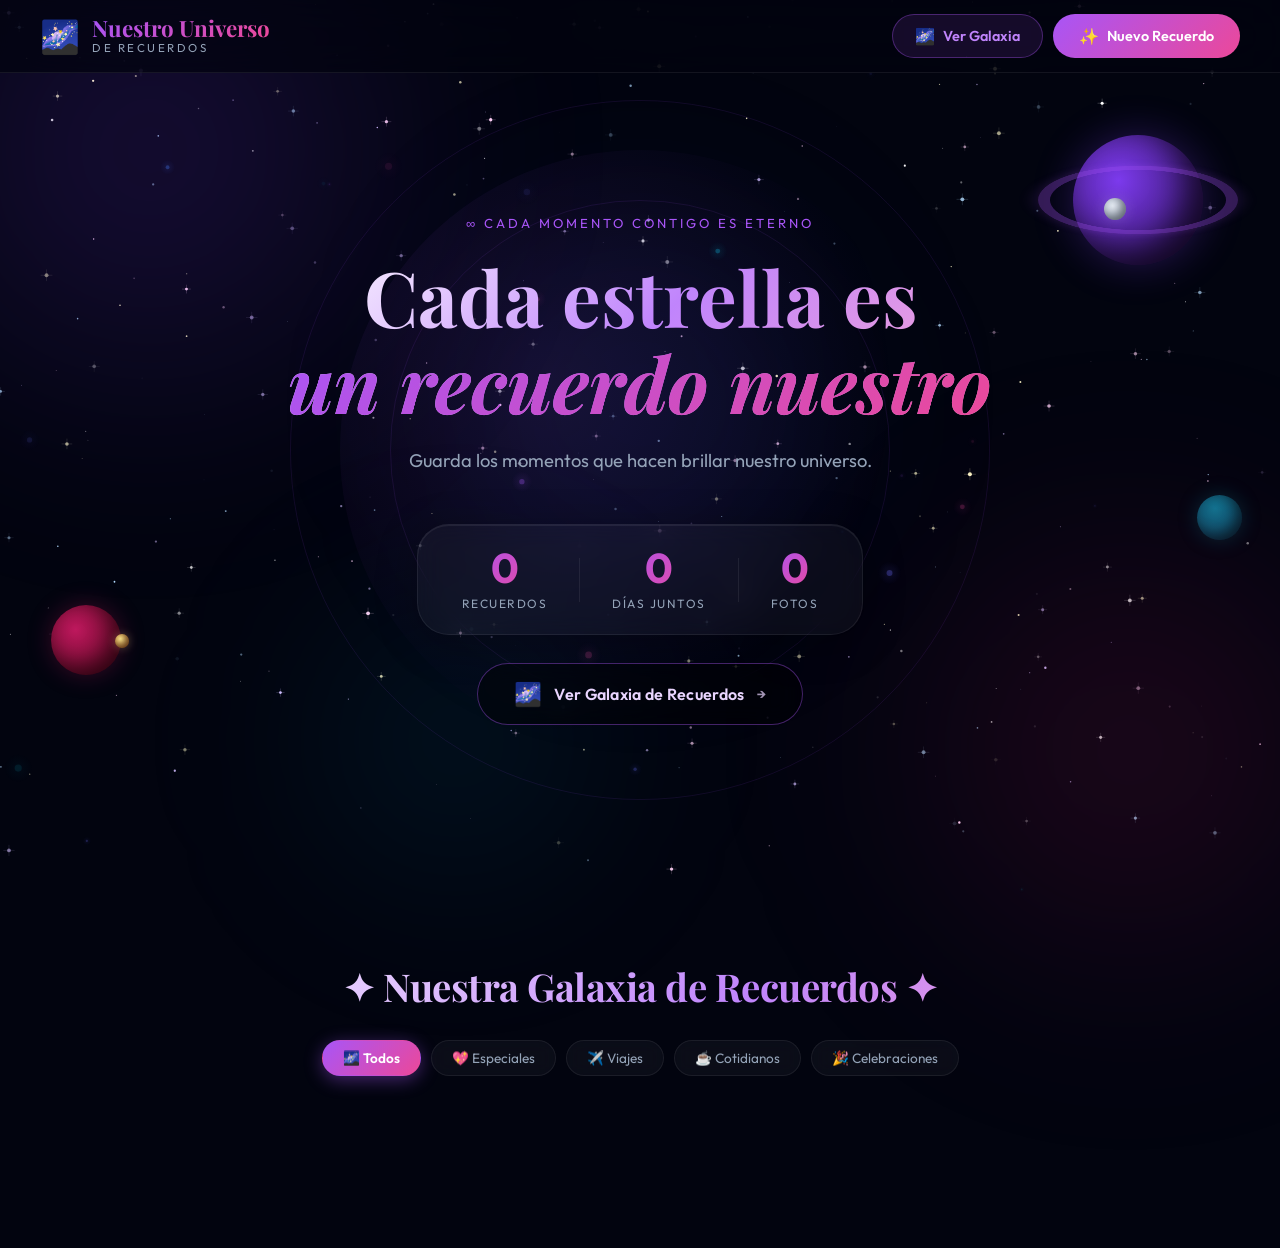
==== index.html @ afd8e575 "WA" ====
<!DOCTYPE html>
<html lang="es">
<head>
  <meta charset="UTF-8" />
  <meta name="viewport" content="width=device-width, initial-scale=1.0" />
  <title>Nuestro Universo de Recuerdos 💫</title>
  <meta name="description" content="Un espacio mágico para guardar y revivir los recuerdos más bonitos juntos." />
  <link rel="preconnect" href="https://fonts.googleapis.com" />
  <link rel="preconnect" href="https://fonts.gstatic.com" crossorigin />
  <link href="https://fonts.googleapis.com/css2?family=Outfit:wght@300;400;500;600;700&family=Playfair+Display:ital,wght@0,400;0,700;1,400&display=swap" rel="stylesheet" />
  <link rel="stylesheet" href="style.css" />
</head>
<body>

  <!-- ===== CANVAS UNIVERSO ===== -->
  <canvas id="universo-canvas"></canvas>

  <!-- ===== PLANETAS DECORATIVOS ===== -->
  <div class="planeta planeta-1" aria-hidden="true">
    <div class="planeta-anillo"></div>
  </div>
  <div class="planeta planeta-2" aria-hidden="true"></div>
  <div class="planeta planeta-3" aria-hidden="true"></div>
  <div class="luna luna-1" aria-hidden="true"></div>
  <div class="luna luna-2" aria-hidden="true"></div>
  <div class="cometa" id="cometa" aria-hidden="true"><div class="cometa-cola"></div></div>

  <!-- ===== NEBULA OVERLAYS ===== -->
  <div class="nebula nebula-1" aria-hidden="true"></div>
  <div class="nebula nebula-2" aria-hidden="true"></div>
  <div class="nebula nebula-3" aria-hidden="true"></div>
  <div class="nebula nebula-4" aria-hidden="true"></div>

  <!-- ===== HEADER ===== -->
  <header class="header">
    <div class="header-content">
      <div class="logo">
        <span class="logo-icon">🌌</span>
        <div>
          <h1 class="logo-title">Nuestro Universo</h1>
          <p class="logo-sub">de Recuerdos</p>
        </div>
      </div>
      <div style="display:flex;gap:10px;align-items:center;">
        <a href="galaxia.html" class="btn-galaxy" aria-label="Ver galaxia de recuerdos">
          <span class="btn-icon">🌌</span>
          <span>Ver Galaxia</span>
        </a>
        <button id="btn-agregar" class="btn-primary" aria-label="Añadir nuevo recuerdo">
          <span class="btn-icon">✨</span>
          <span>Nuevo Recuerdo</span>
        </button>
      </div>
    </div>
  </header>

  <!-- ===== HERO ===== -->
  <section class="hero" id="hero">
    <div class="hero-content">
      <p class="hero-eyebrow">∞ Cada momento contigo es eterno</p>
      <h2 class="hero-title">
        Cada estrella es<br />
        <em>un recuerdo nuestro</em>
      </h2>
      <p class="hero-desc">Guarda los momentos que hacen brillar nuestro universo.</p>
      <div class="hero-stats">
        <div class="stat">
          <span class="stat-num" id="total-recuerdos">0</span>
          <span class="stat-label">Recuerdos</span>
        </div>
        <div class="stat-divider"></div>
        <div class="stat">
          <span class="stat-num" id="dias-juntos">0</span>
          <span class="stat-label">Días juntos</span>
        </div>
        <div class="stat-divider"></div>
        <div class="stat">
          <span class="stat-num" id="fotos-guardadas">0</span>
          <span class="stat-label">Fotos</span>
        </div>
      </div>
      <a href="galaxia.html" class="btn-galaxy-hero" aria-label="Ver galaxia de recuerdos">
        <span class="galaxy-btn-glow"></span>
        <span class="btn-icon" style="font-size:1.4rem;">🌌</span>
        <span>Ver Galaxia de Recuerdos</span>
        <span style="opacity:0.7;font-size:0.85em;">→</span>
      </a>
    </div>
    <div class="hero-orb"></div>
    <div class="hero-ring hero-ring-1"></div>
    <div class="hero-ring hero-ring-2"></div>
  </section>

  <!-- ===== GALERIA ===== -->
  <main class="galeria-container" id="galeria-container">
    <div class="galeria-header">
      <h2 class="galeria-titulo">✦ Nuestra Galaxia de Recuerdos ✦</h2>
      <div class="filtros" id="filtros" role="group" aria-label="Filtrar recuerdos">
        <button class="filtro-btn active" data-filtro="todos" id="filtro-todos">🌌 Todos</button>
        <button class="filtro-btn" data-filtro="especial" id="filtro-especial">💖 Especiales</button>
        <button class="filtro-btn" data-filtro="viaje" id="filtro-viaje">✈️ Viajes</button>
        <button class="filtro-btn" data-filtro="cotidiano" id="filtro-cotidiano">☕ Cotidianos</button>
        <button class="filtro-btn" data-filtro="celebracion" id="filtro-celebracion">🎉 Celebraciones</button>
      </div>
    </div>

    <div class="galeria" id="galeria" role="list" aria-label="Galería de recuerdos"></div>

    <div class="empty-state" id="empty-state" role="status">
      <div class="empty-icon">🌠</div>
      <h3>Tu universo te espera</h3>
      <p>Añade tu primer recuerdo y comienza a llenar el cosmos con momentos mágicos.</p>
      <button class="btn-primary" onclick="document.getElementById('btn-agregar').click()">
        <span class="btn-icon">✨</span> Añadir primer recuerdo
      </button>
    </div>
  </main>

  <!-- ===== MODAL AÑADIR ===== -->
  <div class="modal-overlay" id="modal-overlay" role="dialog" aria-modal="true" aria-labelledby="modal-titulo-h">
    <div class="modal" id="modal">
      <button class="modal-close" id="modal-close" aria-label="Cerrar modal">&times;</button>
      <div class="modal-header">
        <span class="modal-icon">🌟</span>
        <h2 id="modal-titulo-h">Nuevo Recuerdo</h2>
        <p>Inmortaliza este momento en nuestro universo</p>
      </div>

      <form id="form-recuerdo" novalidate>

        <!-- IMAGEN -->
        <div class="form-group">
          <label>Foto del Recuerdo</label>
          <div class="upload-zone" id="upload-zone" tabindex="0" role="button" aria-label="Subir imagen">
            <input type="file" id="input-imagen" accept="image/png,image/jpeg,image/webp,image/gif" hidden />
            <div class="upload-placeholder" id="upload-placeholder">
              <div class="upload-icon">🖼️</div>
              <p class="upload-text">Arrastra una foto aquí o <span class="upload-link">haz clic para seleccionar</span></p>
              <p class="upload-hint">PNG, JPG, WEBP · Máx 5 MB</p>
            </div>
            <div class="upload-preview" id="upload-preview" style="display:none;">
              <img id="preview-img" src="" alt="Vista previa del recuerdo" />
              <button type="button" class="upload-remove" id="btn-remove-img" aria-label="Eliminar imagen">✕</button>
              <div class="upload-overlay-text">Imagen lista ✓</div>
            </div>
          </div>
        </div>

        <div class="form-group">
          <label for="input-titulo">Título del Recuerdo *</label>
          <input type="text" id="input-titulo" name="titulo" placeholder="Ej: Nuestra primera cita..." maxlength="60" required autocomplete="off" />
          <span class="char-count" id="char-titulo">0/60</span>
        </div>

        <div class="form-group">
          <label for="input-descripcion">Descripción</label>
          <textarea id="input-descripcion" name="descripcion" placeholder="Cuéntame todo sobre este momento especial... ¿Qué sentiste? ¿Qué pasó? ¿Por qué fue mágico?" rows="4" maxlength="500"></textarea>
          <span class="char-count" id="char-desc">0/500</span>
        </div>

        <div class="form-row">
          <div class="form-group">
            <label for="input-fecha">Fecha *</label>
            <input type="date" id="input-fecha" name="fecha" required />
          </div>
          <div class="form-group">
            <label for="input-categoria">Categoría</label>
            <select id="input-categoria" name="categoria">
              <option value="especial">💖 Especial</option>
              <option value="viaje">✈️ Viaje</option>
              <option value="cotidiano">☕ Cotidiano</option>
              <option value="celebracion">🎉 Celebración</option>
            </select>
          </div>
        </div>

        <div class="form-group">
          <label>Color del Recuerdo</label>
          <div class="color-picker" id="color-picker" role="radiogroup" aria-label="Color del recuerdo">
            <button type="button" class="color-opt active" data-color="purple" style="background: linear-gradient(135deg,#a855f7,#ec4899)" aria-label="Morado rosa" aria-pressed="true"></button>
            <button type="button" class="color-opt" data-color="blue" style="background: linear-gradient(135deg,#3b82f6,#06b6d4)" aria-label="Azul cyan" aria-pressed="false"></button>
            <button type="button" class="color-opt" data-color="rose" style="background: linear-gradient(135deg,#f43f5e,#fb7185)" aria-label="Rosa rojo" aria-pressed="false"></button>
            <button type="button" class="color-opt" data-color="amber" style="background: linear-gradient(135deg,#f59e0b,#f97316)" aria-label="Ámbar naranja" aria-pressed="false"></button>
            <button type="button" class="color-opt" data-color="teal" style="background: linear-gradient(135deg,#14b8a6,#84cc16)" aria-label="Verde teal" aria-pressed="false"></button>
            <button type="button" class="color-opt" data-color="indigo" style="background: linear-gradient(135deg,#6366f1,#a855f7)" aria-label="Índigo morado" aria-pressed="false"></button>
          </div>
        </div>

        <div class="form-group">
          <label>Emoji del Recuerdo</label>
          <div class="emoji-picker" id="emoji-picker" role="radiogroup" aria-label="Emoji del recuerdo">
            <button type="button" class="emoji-opt active" data-emoji="💖" aria-pressed="true">💖</button>
            <button type="button" class="emoji-opt" data-emoji="🌙" aria-pressed="false">🌙</button>
            <button type="button" class="emoji-opt" data-emoji="⭐" aria-pressed="false">⭐</button>
            <button type="button" class="emoji-opt" data-emoji="🎉" aria-pressed="false">🎉</button>
            <button type="button" class="emoji-opt" data-emoji="✈️" aria-pressed="false">✈️</button>
            <button type="button" class="emoji-opt" data-emoji="🌸" aria-pressed="false">🌸</button>
            <button type="button" class="emoji-opt" data-emoji="🔥" aria-pressed="false">🔥</button>
            <button type="button" class="emoji-opt" data-emoji="🌊" aria-pressed="false">🌊</button>
            <button type="button" class="emoji-opt" data-emoji="☕" aria-pressed="false">☕</button>
            <button type="button" class="emoji-opt" data-emoji="🎵" aria-pressed="false">🎵</button>
          </div>
        </div>

        <div class="form-actions">
          <button type="button" class="btn-secondary" id="btn-cancelar">Cancelar</button>
          <button type="submit" class="btn-primary" id="btn-guardar">
            <span class="btn-icon">🌟</span> Guardar Recuerdo
          </button>
        </div>
      </form>
    </div>
  </div>

  <!-- ===== MODAL VER RECUERDO ===== -->
  <div class="modal-overlay" id="modal-ver-overlay" role="dialog" aria-modal="true" aria-labelledby="ver-titulo">
    <div class="modal modal-ver" id="modal-ver">
      <button class="modal-close" id="modal-ver-close" aria-label="Cerrar">&times;</button>

      <!-- Foto si existe -->
      <div class="ver-foto-wrap" id="ver-foto-wrap" style="display:none;">
        <img id="ver-foto" src="" alt="Foto del recuerdo" class="ver-foto" />
        <div class="ver-foto-overlay"></div>
      </div>

      <div class="ver-header" id="ver-header">
        <span class="ver-emoji" id="ver-emoji">💖</span>
        <div class="ver-badge" id="ver-badge">especial</div>
      </div>
      <div class="ver-body">
        <h2 class="ver-titulo" id="ver-titulo"></h2>
        <p class="ver-fecha" id="ver-fecha"></p>
        <p class="ver-desc" id="ver-desc"></p>
      </div>
      <div class="ver-actions">
        <button class="btn-danger" id="btn-eliminar">🗑️ Eliminar recuerdo</button>
      </div>
    </div>
  </div>

  <!-- ===== LIGHTBOX ===== -->
  <div class="lightbox" id="lightbox" role="dialog" aria-modal="true" aria-label="Imagen ampliada">
    <button class="lightbox-close" id="lightbox-close" aria-label="Cerrar imagen">&times;</button>
    <img id="lightbox-img" src="" alt="Foto ampliada" />
  </div>

  <!-- ===== TOAST ===== -->
  <div class="toast" id="toast" role="alert" aria-live="polite"></div>

  <!-- ===== FIREBASE & SCRIPTS ===== -->
  <script src="https://www.gstatic.com/firebasejs/8.10.1/firebase-app.js"></script>
  <script src="https://www.gstatic.com/firebasejs/8.10.1/firebase-database.js"></script>
  <script src="db.js"></script>
  <script src="app.js"></script>
</body>
</html>
---- style.css ----
/* =========================================
   NUESTRO UNIVERSO — CSS COMPLETO v2
   ========================================= */

*, *::before, *::after { margin: 0; padding: 0; box-sizing: border-box; }

:root {
  --bg: #02040f;
  --bg2: #070b1a;
  --surface: rgba(255,255,255,0.04);
  --surface-hover: rgba(255,255,255,0.08);
  --border: rgba(255,255,255,0.07);
  --border-glow: rgba(168,85,247,0.5);

  --purple: #a855f7;
  --pink: #ec4899;
  --blue: #3b82f6;
  --cyan: #06b6d4;

  --grad-primary: linear-gradient(135deg, #a855f7, #ec4899);
  --grad-blue: linear-gradient(135deg, #3b82f6, #06b6d4);
  --grad-rose: linear-gradient(135deg, #f43f5e, #fb7185);
  --grad-amber: linear-gradient(135deg, #f59e0b, #f97316);
  --grad-teal: linear-gradient(135deg, #14b8a6, #84cc16);
  --grad-indigo: linear-gradient(135deg, #6366f1, #a855f7);

  --text: #f1f5f9;
  --text-muted: #94a3b8;
  --text-dim: #475569;

  --font-body: 'Outfit', sans-serif;
  --font-display: 'Playfair Display', serif;

  --radius: 20px;
  --radius-sm: 12px;
  --radius-lg: 32px;

  --shadow-card: 0 8px 40px rgba(0,0,0,0.6);
  --shadow-glow: 0 0 50px rgba(168,85,247,0.2);
  --transition: all 0.3s cubic-bezier(0.4,0,0.2,1);
}

html { scroll-behavior: smooth; }

body {
  font-family: var(--font-body);
  background: var(--bg);
  color: var(--text);
  min-height: 100vh;
  overflow-x: hidden;
}

/* ===========================
   CANVAS
   =========================== */

#universo-canvas {
  position: fixed;
  inset: 0;
  z-index: 0;
  pointer-events: none;
}

/* ===========================
   PLANETAS
   =========================== */

.planeta {
  position: fixed;
  border-radius: 50%;
  pointer-events: none;
  z-index: 1;
}

.planeta-1 {
  width: 130px; height: 130px;
  background: radial-gradient(circle at 35% 35%, #7c3aed, #1e0a3c);
  top: 15%; right: 6%;
  box-shadow: inset -15px -15px 30px rgba(0,0,0,0.6), 0 0 40px rgba(124,58,237,0.3);
  animation: planeta-float 18s ease-in-out infinite;
}

.planeta-anillo {
  position: absolute;
  top: 50%; left: 50%;
  transform: translate(-50%, -50%) rotateX(70deg);
  width: 200px; height: 200px;
  border-radius: 50%;
  border: 12px solid rgba(168,85,247,0.3);
  box-shadow: 0 0 20px rgba(168,85,247,0.2);
  pointer-events: none;
}

.planeta-2 {
  width: 70px; height: 70px;
  background: radial-gradient(circle at 35% 35%, #be185d, #4c0519);
  bottom: 25%; left: 4%;
  box-shadow: inset -8px -8px 20px rgba(0,0,0,0.5), 0 0 25px rgba(190,24,93,0.3);
  animation: planeta-float 13s ease-in-out infinite reverse;
  animation-delay: -4s;
}

.planeta-3 {
  width: 45px; height: 45px;
  background: radial-gradient(circle at 40% 30%, #0e7490, #082f49);
  top: 55%; right: 3%;
  box-shadow: inset -5px -5px 12px rgba(0,0,0,0.5), 0 0 20px rgba(14,116,144,0.3);
  animation: planeta-float 10s ease-in-out infinite;
  animation-delay: -7s;
}

@keyframes planeta-float {
  0%, 100% { transform: translateY(0) rotate(0deg); }
  33% { transform: translateY(-18px) rotate(3deg); }
  66% { transform: translateY(10px) rotate(-2deg); }
}

/* ===========================
   LUNAS
   =========================== */

.luna {
  position: fixed;
  border-radius: 50%;
  pointer-events: none;
  z-index: 1;
}

.luna-1 {
  width: 22px; height: 22px;
  background: radial-gradient(circle at 40% 35%, #e2e8f0, #94a3b8);
  box-shadow: inset -4px -4px 8px rgba(0,0,0,0.4), 0 0 15px rgba(226,232,240,0.2);
  top: 22%; right: 12%;
  animation: luna-orbit 12s linear infinite;
  transform-origin: -80px center;
}

.luna-2 {
  width: 14px; height: 14px;
  background: radial-gradient(circle at 40% 35%, #fde68a, #92400e);
  box-shadow: inset -3px -3px 6px rgba(0,0,0,0.4), 0 0 10px rgba(253,230,138,0.3);
  bottom: 28%; left: 9%;
  animation: luna-orbit 8s linear infinite reverse;
  transform-origin: -40px center;
}

@keyframes luna-orbit {
  from { transform: rotate(0deg) translateX(60px) rotate(0deg); }
  to { transform: rotate(360deg) translateX(60px) rotate(-360deg); }
}

/* ===========================
   COMETA
   =========================== */

.cometa {
  position: fixed;
  z-index: 2;
  top: 10%; left: -200px;
  width: 6px; height: 6px;
  border-radius: 50%;
  background: #fff;
  box-shadow: 0 0 10px 3px rgba(255,255,255,0.8);
  animation: cometa-fly 12s linear infinite;
  animation-delay: 3s;
  pointer-events: none;
}

.cometa-cola {
  position: absolute;
  top: 50%; right: 100%;
  transform: translateY(-50%);
  width: 180px; height: 2px;
  background: linear-gradient(to left, rgba(255,255,255,0.9), rgba(168,85,247,0.4), transparent);
  border-radius: 4px;
}

@keyframes cometa-fly {
  0%   { left: -200px; top: 8%; opacity: 0; }
  5%   { opacity: 1; }
  70%  { opacity: 1; }
  100% { left: 110vw; top: 35%; opacity: 0; }
}

/* ===========================
   NEBULOSAS
   =========================== */

.nebula {
  position: fixed;
  border-radius: 50%;
  filter: blur(90px);
  pointer-events: none;
  z-index: 1;
  animation: nebula-drift 22s ease-in-out infinite;
}
.nebula-1 { width: 700px; height: 700px; background: radial-gradient(circle, rgba(124,58,237,0.2), transparent 70%); top: -200px; left: -200px; animation-delay: 0s; }
.nebula-2 { width: 600px; height: 600px; background: radial-gradient(circle, rgba(190,24,93,0.18), transparent 70%); bottom: -150px; right: -150px; animation-delay: -8s; }
.nebula-3 { width: 500px; height: 500px; background: radial-gradient(circle, rgba(29,78,216,0.15), transparent 70%); top: 45%; left: 50%; transform: translate(-50%,-50%); animation-delay: -16s; }
.nebula-4 { width: 400px; height: 400px; background: radial-gradient(circle, rgba(6,182,212,0.12), transparent 70%); top: 60%; left: 20%; animation-delay: -4s; }

@keyframes nebula-drift {
  0%,100% { opacity: 0.7; transform: scale(1) translate(0,0); }
  33% { opacity: 1; transform: scale(1.1) translate(25px,-20px); }
  66% { opacity: 0.8; transform: scale(0.94) translate(-18px,18px); }
}

/* ===========================
   HEADER
   =========================== */

.header {
  position: fixed;
  top: 0; left: 0; right: 0;
  z-index: 100;
  padding: 14px 24px;
  background: rgba(2,4,15,0.7);
  backdrop-filter: blur(24px);
  -webkit-backdrop-filter: blur(24px);
  border-bottom: 1px solid var(--border);
}

.header-content {
  max-width: 1200px;
  margin: 0 auto;
  display: flex;
  align-items: center;
  justify-content: space-between;
}

.logo { display: flex; align-items: center; gap: 12px; }

.logo-icon {
  font-size: 2rem;
  animation: pulse-glow 3s ease-in-out infinite;
}

.logo-title {
  font-family: var(--font-display);
  font-size: 1.4rem;
  font-weight: 700;
  background: var(--grad-primary);
  -webkit-background-clip: text;
  -webkit-text-fill-color: transparent;
  background-clip: text;
  line-height: 1;
}

.logo-sub {
  font-size: 0.72rem;
  color: var(--text-muted);
  letter-spacing: 2.5px;
  text-transform: uppercase;
}

/* ===========================
   BOTONES
   =========================== */

.btn-primary {
  display: inline-flex; align-items: center; gap: 8px;
  padding: 12px 26px;
  background: var(--grad-primary);
  color: #fff;
  border: none;
  border-radius: 50px;
  font-family: var(--font-body);
  font-size: 0.9rem;
  font-weight: 600;
  cursor: pointer;
  transition: var(--transition);
  position: relative;
  overflow: hidden;
}
.btn-primary::after {
  content: '';
  position: absolute;
  inset: 0;
  background: rgba(255,255,255,0);
  transition: var(--transition);
}
.btn-primary:hover::after { background: rgba(255,255,255,0.15); }
.btn-primary:hover { transform: translateY(-2px); box-shadow: 0 10px 30px rgba(168,85,247,0.5); }
.btn-primary:active { transform: translateY(0); }

.btn-secondary {
  display: inline-flex; align-items: center; gap: 8px;
  padding: 12px 24px;
  background: transparent;
  color: var(--text-muted);
  border: 1px solid var(--border);
  border-radius: 50px;
  font-family: var(--font-body);
  font-size: 0.9rem;
  font-weight: 500;
  cursor: pointer;
  transition: var(--transition);
}
.btn-secondary:hover { border-color: rgba(255,255,255,0.2); color: var(--text); background: var(--surface-hover); }

.btn-danger {
  display: inline-flex; align-items: center; gap: 8px;
  padding: 10px 20px;
  background: rgba(244,63,94,0.12);
  color: #fb7185;
  border: 1px solid rgba(244,63,94,0.3);
  border-radius: 50px;
  font-family: var(--font-body);
  font-size: 0.85rem;
  font-weight: 500;
  cursor: pointer;
  transition: var(--transition);
}
.btn-danger:hover { background: rgba(244,63,94,0.25); transform: translateY(-1px); }

.btn-icon { font-size: 1rem; }

/* Galaxy buttons */
.btn-galaxy {
  display: inline-flex; align-items: center; gap: 8px;
  padding: 11px 22px;
  background: rgba(168,85,247,0.12);
  color: #c084fc;
  border: 1px solid rgba(168,85,247,0.35);
  border-radius: 50px;
  font-family: var(--font-body);
  font-size: 0.9rem; font-weight: 600;
  text-decoration: none;
  cursor: pointer;
  transition: var(--transition);
  position: relative; overflow: hidden;
  backdrop-filter: blur(8px);
}
.btn-galaxy:hover {
  background: rgba(168,85,247,0.25);
  border-color: rgba(168,85,247,0.7);
  color: #e9d5ff;
  transform: translateY(-2px);
  box-shadow: 0 8px 24px rgba(168,85,247,0.35);
}

/* Hero galaxy CTA */
.btn-galaxy-hero {
  display: inline-flex; align-items: center; gap: 12px;
  margin-top: 28px;
  padding: 16px 36px;
  background: rgba(0,0,0,0.4);
  color: #e9d5ff;
  border: 1px solid rgba(168,85,247,0.4);
  border-radius: 50px;
  font-family: var(--font-body);
  font-size: 1rem; font-weight: 600;
  text-decoration: none;
  cursor: pointer;
  transition: var(--transition);
  position: relative; overflow: hidden;
  backdrop-filter: blur(12px);
  letter-spacing: 0.3px;
}
.btn-galaxy-hero::before {
  content: '';
  position: absolute; inset: 0;
  background: linear-gradient(135deg, rgba(168,85,247,0.15), rgba(236,72,153,0.1));
  opacity: 0; transition: var(--transition);
}
.btn-galaxy-hero:hover::before { opacity: 1; }
.btn-galaxy-hero:hover {
  border-color: rgba(168,85,247,0.8);
  transform: translateY(-3px);
  box-shadow: 0 12px 40px rgba(168,85,247,0.4), 0 0 0 1px rgba(168,85,247,0.2);
  color: #fff;
}
.galaxy-btn-glow {
  position: absolute; inset: -2px;
  border-radius: 50px;
  background: linear-gradient(135deg, #a855f7, #ec4899);
  opacity: 0; filter: blur(12px);
  transition: var(--transition);
  z-index: -1;
}
.btn-galaxy-hero:hover .galaxy-btn-glow { opacity: 0.3; }

/* ===========================
   HERO
   =========================== */

.hero {
  position: relative;
  z-index: 10;
  min-height: 100vh;
  display: flex;
  align-items: center;
  justify-content: center;
  text-align: center;
  padding: 120px 24px 80px;
  overflow: hidden;
}

.hero-content { max-width: 720px; position: relative; z-index: 2; }

.hero-eyebrow {
  font-size: 0.82rem;
  color: var(--purple);
  letter-spacing: 3px;
  text-transform: uppercase;
  margin-bottom: 22px;
}

.hero-title {
  font-family: var(--font-display);
  font-size: clamp(2.6rem, 6vw, 5.2rem);
  font-weight: 700;
  line-height: 1.12;
  margin-bottom: 20px;
  background: linear-gradient(135deg, #ffffff 0%, #c084fc 50%, #f9a8d4 100%);
  -webkit-background-clip: text;
  -webkit-text-fill-color: transparent;
  background-clip: text;
}
.hero-title em {
  font-style: italic;
  background: var(--grad-primary);
  -webkit-background-clip: text;
  -webkit-text-fill-color: transparent;
  background-clip: text;
}

.hero-desc {
  font-size: 1.15rem;
  color: var(--text-muted);
  margin-bottom: 48px;
  line-height: 1.7;
}

.hero-stats {
  display: inline-flex;
  align-items: center;
  gap: 32px;
  background: rgba(255,255,255,0.04);
  border: 1px solid var(--border);
  border-radius: var(--radius-lg);
  padding: 22px 44px;
  backdrop-filter: blur(12px);
  box-shadow: 0 8px 40px rgba(0,0,0,0.3), inset 0 1px 0 rgba(255,255,255,0.07);
}

.stat { text-align: center; }
.stat-num {
  display: block;
  font-size: 2.6rem;
  font-weight: 700;
  background: var(--grad-primary);
  -webkit-background-clip: text;
  -webkit-text-fill-color: transparent;
  background-clip: text;
  line-height: 1;
  margin-bottom: 4px;
}
.stat-label { font-size: 0.75rem; color: var(--text-muted); text-transform: uppercase; letter-spacing: 1.5px; }

.stat-divider { width: 1px; height: 44px; background: var(--border); }

.hero-orb {
  position: absolute;
  width: 600px; height: 600px;
  border-radius: 50%;
  background: radial-gradient(circle at 35% 40%, rgba(168,85,247,0.12), transparent 65%);
  top: 50%; left: 50%;
  transform: translate(-50%,-50%);
  animation: orb-pulse 7s ease-in-out infinite;
  pointer-events: none;
}

.hero-ring {
  position: absolute;
  border-radius: 50%;
  border: 1px solid rgba(168,85,247,0.1);
  pointer-events: none;
  top: 50%; left: 50%;
  transform: translate(-50%,-50%);
  animation: ring-expand 8s ease-out infinite;
}
.hero-ring-1 { width: 500px; height: 500px; animation-delay: 0s; }
.hero-ring-2 { width: 700px; height: 700px; animation-delay: 4s; }

@keyframes orb-pulse {
  0%,100% { transform: translate(-50%,-50%) scale(1); opacity: 0.7; }
  50% { transform: translate(-50%,-50%) scale(1.12); opacity: 1; }
}

@keyframes ring-expand {
  0% { transform: translate(-50%,-50%) scale(0.8); opacity: 0.5; }
  100% { transform: translate(-50%,-50%) scale(1.4); opacity: 0; }
}

/* ===========================
   GALERIA
   =========================== */

.galeria-container {
  position: relative;
  z-index: 10;
  max-width: 1200px;
  margin: 0 auto;
  padding: 60px 24px 120px;
}

.galeria-header { text-align: center; margin-bottom: 52px; }

.galeria-titulo {
  font-family: var(--font-display);
  font-size: clamp(1.8rem, 3vw, 2.6rem);
  font-weight: 700;
  margin-bottom: 28px;
  background: linear-gradient(135deg, #fff 0%, #c084fc 60%, #f9a8d4 100%);
  -webkit-background-clip: text;
  -webkit-text-fill-color: transparent;
  background-clip: text;
  letter-spacing: -0.5px;
}

.filtros { display: flex; flex-wrap: wrap; gap: 10px; justify-content: center; }

.filtro-btn {
  padding: 8px 20px;
  border: 1px solid var(--border);
  border-radius: 50px;
  background: var(--surface);
  color: var(--text-muted);
  font-family: var(--font-body);
  font-size: 0.85rem;
  cursor: pointer;
  transition: var(--transition);
  backdrop-filter: blur(10px);
}
.filtro-btn:hover { border-color: var(--border-glow); color: var(--text); background: var(--surface-hover); }
.filtro-btn.active {
  background: var(--grad-primary);
  border-color: transparent;
  color: #fff;
  font-weight: 600;
  box-shadow: 0 4px 18px rgba(168,85,247,0.4);
}

/* ===========================
   GRID GALERIA
   =========================== */

.galeria {
  display: grid;
  grid-template-columns: repeat(auto-fill, minmax(300px, 1fr));
  gap: 24px;
}

/* ===========================
   TARJETA
   =========================== */

.tarjeta {
  position: relative;
  background: var(--surface);
  border: 1px solid var(--border);
  border-radius: var(--radius);
  overflow: hidden;
  cursor: pointer;
  transition: var(--transition);
  backdrop-filter: blur(12px);
  -webkit-backdrop-filter: blur(12px);
  animation: card-appear 0.5s cubic-bezier(0.4,0,0.2,1) both;
}

@keyframes card-appear {
  from { opacity: 0; transform: translateY(28px) scale(0.96); }
  to   { opacity: 1; transform: translateY(0) scale(1); }
}

.tarjeta:hover {
  border-color: var(--border-glow);
  transform: translateY(-8px) scale(1.01);
  box-shadow: var(--shadow-card), var(--shadow-glow);
}

/* Foto de la tarjeta */
.tarjeta-foto-wrap {
  position: relative;
  width: 100%;
  height: 180px;
  overflow: hidden;
}
.tarjeta-foto {
  width: 100%;
  height: 100%;
  object-fit: cover;
  transition: transform 0.5s ease;
}
.tarjeta:hover .tarjeta-foto { transform: scale(1.06); }

.tarjeta-foto-overlay {
  position: absolute;
  inset: 0;
  background: linear-gradient(to bottom, transparent 40%, rgba(2,4,15,0.9));
}

.tarjeta-expand-btn {
  position: absolute;
  top: 10px; right: 10px;
  width: 32px; height: 32px;
  border-radius: 50%;
  background: rgba(0,0,0,0.5);
  border: 1px solid rgba(255,255,255,0.2);
  color: #fff;
  font-size: 0.75rem;
  display: flex;
  align-items: center;
  justify-content: center;
  cursor: pointer;
  opacity: 0;
  transition: var(--transition);
  backdrop-filter: blur(4px);
}
.tarjeta:hover .tarjeta-expand-btn { opacity: 1; }
.tarjeta-expand-btn:hover { background: rgba(168,85,247,0.6); }

/* Cuerpo de la tarjeta */
.tarjeta-body { padding: 22px 22px 18px; }

.tarjeta-glow {
  position: absolute;
  top: -60px; right: -60px;
  width: 180px; height: 180px;
  border-radius: 50%;
  background: var(--card-grad, var(--grad-primary));
  opacity: 0.06;
  filter: blur(40px);
  pointer-events: none;
  transition: var(--transition);
}
.tarjeta:hover .tarjeta-glow { opacity: 0.2; transform: scale(1.3); }

.tarjeta-top {
  display: flex;
  align-items: flex-start;
  justify-content: space-between;
  margin-bottom: 12px;
}

.tarjeta-emoji { font-size: 2.2rem; line-height: 1; filter: drop-shadow(0 2px 6px rgba(0,0,0,0.4)); }

.tarjeta-badge {
  font-size: 0.68rem;
  padding: 4px 10px;
  border-radius: 50px;
  font-weight: 600;
  letter-spacing: 0.5px;
  text-transform: uppercase;
}
.badge-especial { background: rgba(236,72,153,0.18); color: #f9a8d4; border: 1px solid rgba(236,72,153,0.3); }
.badge-viaje    { background: rgba(59,130,246,0.18);  color: #93c5fd; border: 1px solid rgba(59,130,246,0.3); }
.badge-cotidiano   { background: rgba(245,158,11,0.18); color: #fcd34d; border: 1px solid rgba(245,158,11,0.3); }
.badge-celebracion { background: rgba(20,184,166,0.18); color: #5eead4; border: 1px solid rgba(20,184,166,0.3); }

.tarjeta-titulo {
  font-family: var(--font-display);
  font-size: 1.15rem;
  font-weight: 700;
  margin-bottom: 8px;
  color: var(--text);
  line-height: 1.35;
}

.tarjeta-desc {
  font-size: 0.86rem;
  color: var(--text-muted);
  line-height: 1.65;
  display: -webkit-box;
  -webkit-line-clamp: 2;
  -webkit-box-orient: vertical;
  overflow: hidden;
  margin-bottom: 14px;
}

.tarjeta-footer {
  display: flex;
  align-items: center;
  justify-content: space-between;
  padding-top: 14px;
  border-top: 1px solid var(--border);
}

.tarjeta-fecha { font-size: 0.76rem; color: var(--text-dim); display: flex; align-items: center; gap: 4px; }

.tarjeta-leer {
  font-size: 0.76rem;
  color: var(--purple);
  font-weight: 500;
  display: flex; align-items: center; gap: 4px;
  opacity: 0;
  transition: var(--transition);
}
.tarjeta:hover .tarjeta-leer { opacity: 1; }

/* Colores */
.tarjeta[data-color="purple"] { --card-grad: linear-gradient(135deg,#a855f7,#ec4899); }
.tarjeta[data-color="blue"]   { --card-grad: linear-gradient(135deg,#3b82f6,#06b6d4); }
.tarjeta[data-color="rose"]   { --card-grad: linear-gradient(135deg,#f43f5e,#fb7185); }
.tarjeta[data-color="amber"]  { --card-grad: linear-gradient(135deg,#f59e0b,#f97316); }
.tarjeta[data-color="teal"]   { --card-grad: linear-gradient(135deg,#14b8a6,#84cc16); }
.tarjeta[data-color="indigo"] { --card-grad: linear-gradient(135deg,#6366f1,#a855f7); }

/* Borde superior de color */
.tarjeta::before {
  content: '';
  position: absolute;
  top: 0; left: 0; right: 0;
  height: 3px;
  background: var(--card-grad, var(--grad-primary));
  opacity: 0.8;
  transition: var(--transition);
}
.tarjeta:hover::before { opacity: 1; height: 4px; }

/* ===========================
   EMPTY STATE
   =========================== */

.empty-state {
  display: none;
  flex-direction: column;
  align-items: center;
  text-align: center;
  padding: 80px 24px;
  gap: 16px;
}
.empty-state.visible { display: flex; }
.empty-icon { font-size: 5rem; filter: drop-shadow(0 0 20px rgba(168,85,247,0.5)); animation: float 4s ease-in-out infinite; }
.empty-state h3 { font-family: var(--font-display); font-size: 1.8rem; }
.empty-state p { color: var(--text-muted); max-width: 420px; line-height: 1.7; margin-bottom: 8px; }
@keyframes float { 0%,100% { transform: translateY(0); } 50% { transform: translateY(-16px); } }

/* ===========================
   MODAL BASE
   =========================== */

.modal-overlay {
  position: fixed;
  inset: 0;
  z-index: 200;
  background: rgba(2,4,15,0.88);
  backdrop-filter: blur(12px);
  -webkit-backdrop-filter: blur(12px);
  display: flex;
  align-items: center;
  justify-content: center;
  padding: 24px;
  opacity: 0;
  visibility: hidden;
  transition: opacity 0.3s ease, visibility 0.3s ease;
}
.modal-overlay.open { opacity: 1; visibility: visible; }

.modal {
  background: linear-gradient(160deg, #0d0d1e 0%, #0a0a18 100%);
  border: 1px solid rgba(168,85,247,0.15);
  border-radius: var(--radius-lg);
  padding: 40px;
  width: 100%;
  max-width: 570px;
  max-height: 92vh;
  overflow-y: auto;
  position: relative;
  transform: translateY(22px) scale(0.97);
  transition: transform 0.35s cubic-bezier(0.4,0,0.2,1);
  scrollbar-width: thin;
  scrollbar-color: rgba(168,85,247,0.4) transparent;
}
.modal-overlay.open .modal { transform: translateY(0) scale(1); }
.modal::-webkit-scrollbar { width: 4px; }
.modal::-webkit-scrollbar-thumb { background: rgba(168,85,247,0.4); border-radius: 2px; }

.modal-close {
  position: absolute;
  top: 18px; right: 18px;
  width: 34px; height: 34px;
  border: 1px solid var(--border);
  border-radius: 50%;
  background: var(--surface);
  color: var(--text-muted);
  font-size: 1.2rem;
  cursor: pointer;
  display: flex; align-items: center; justify-content: center;
  transition: var(--transition);
  line-height: 1;
}
.modal-close:hover { background: var(--surface-hover); color: var(--text); }

.modal-header { text-align: center; margin-bottom: 32px; }
.modal-icon { font-size: 3rem; display: block; margin-bottom: 12px; animation: pulse-glow 3s ease-in-out infinite; }
.modal-header h2 {
  font-family: var(--font-display);
  font-size: 1.8rem; font-weight: 700;
  background: var(--grad-primary);
  -webkit-background-clip: text;
  -webkit-text-fill-color: transparent;
  background-clip: text;
  margin-bottom: 6px;
}
.modal-header p { color: var(--text-muted); font-size: 0.9rem; }

/* ===========================
   UPLOAD ZONE
   =========================== */

.upload-zone {
  border: 2px dashed rgba(168,85,247,0.3);
  border-radius: var(--radius);
  background: rgba(168,85,247,0.04);
  transition: var(--transition);
  cursor: pointer;
  overflow: hidden;
  min-height: 140px;
  display: flex;
  align-items: center;
  justify-content: center;
}
.upload-zone:hover, .upload-zone.drag-over {
  border-color: var(--purple);
  background: rgba(168,85,247,0.08);
  box-shadow: 0 0 0 4px rgba(168,85,247,0.12);
}

.upload-placeholder {
  text-align: center;
  padding: 28px 20px;
}
.upload-icon { font-size: 2.5rem; margin-bottom: 10px; opacity: 0.7; }
.upload-text { font-size: 0.88rem; color: var(--text-muted); margin-bottom: 6px; line-height: 1.5; }
.upload-link { color: var(--purple); font-weight: 600; cursor: pointer; }
.upload-hint { font-size: 0.75rem; color: var(--text-dim); }

.upload-preview {
  position: relative;
  width: 100%;
}
.upload-preview img {
  width: 100%;
  height: 200px;
  object-fit: cover;
  display: block;
}
.upload-remove {
  position: absolute;
  top: 10px; right: 10px;
  width: 30px; height: 30px;
  border-radius: 50%;
  background: rgba(244,63,94,0.85);
  border: none;
  color: #fff;
  font-size: 0.85rem;
  cursor: pointer;
  display: flex; align-items: center; justify-content: center;
  transition: var(--transition);
}
.upload-remove:hover { background: #f43f5e; transform: scale(1.1); }
.upload-overlay-text {
  position: absolute;
  bottom: 0; left: 0; right: 0;
  padding: 10px 14px;
  background: linear-gradient(to top, rgba(0,0,0,0.8), transparent);
  font-size: 0.78rem;
  color: #a7f3d0;
  font-weight: 600;
  letter-spacing: 0.5px;
}

/* ===========================
   FORM
   =========================== */

.form-group { margin-bottom: 22px; position: relative; }
.form-group label {
  display: block;
  font-size: 0.78rem; font-weight: 600;
  color: var(--text-muted);
  text-transform: uppercase; letter-spacing: 1.2px;
  margin-bottom: 8px;
}

.form-group input,
.form-group textarea,
.form-group select {
  width: 100%;
  background: rgba(255,255,255,0.03);
  border: 1px solid var(--border);
  border-radius: var(--radius-sm);
  padding: 14px 16px;
  color: var(--text);
  font-family: var(--font-body);
  font-size: 0.95rem;
  transition: var(--transition);
  outline: none;
}
.form-group input:focus,
.form-group textarea:focus,
.form-group select:focus {
  border-color: var(--purple);
  background: rgba(168,85,247,0.05);
  box-shadow: 0 0 0 3px rgba(168,85,247,0.15);
}
.form-group textarea { resize: vertical; min-height: 100px; }
.form-group select {
  cursor: pointer; appearance: none;
  background-image: url("data:image/svg+xml,%3Csvg xmlns='http://www.w3.org/2000/svg' width='16' height='16' viewBox='0 0 24 24' fill='none' stroke='%2394a3b8' stroke-width='2'%3E%3Cpolyline points='6 9 12 15 18 9'%3E%3C/polyline%3E%3C/svg%3E");
  background-repeat: no-repeat; background-position: right 14px center; padding-right: 40px;
}
.form-group select option { background: #0d0d1e; color: var(--text); }

.char-count { position: absolute; bottom: 10px; right: 14px; font-size: 0.72rem; color: var(--text-dim); pointer-events: none; }

.form-row { display: grid; grid-template-columns: 1fr 1fr; gap: 16px; }

/* ===========================
   PICKERS
   =========================== */

.color-picker, .emoji-picker { display: flex; flex-wrap: wrap; gap: 10px; }

.color-opt {
  width: 36px; height: 36px;
  border-radius: 50%;
  border: 3px solid transparent;
  cursor: pointer;
  transition: var(--transition);
  padding: 0; outline: none;
}
.color-opt:hover { transform: scale(1.2); }
.color-opt.active { border-color: #fff; box-shadow: 0 0 0 2px rgba(255,255,255,0.3); transform: scale(1.1); }

.emoji-opt {
  width: 40px; height: 40px;
  border: 1px solid var(--border);
  border-radius: var(--radius-sm);
  background: var(--surface);
  font-size: 1.3rem;
  cursor: pointer;
  transition: var(--transition);
  display: flex; align-items: center; justify-content: center;
  padding: 0;
}
.emoji-opt:hover { background: var(--surface-hover); transform: scale(1.1); }
.emoji-opt.active { border-color: var(--purple); background: rgba(168,85,247,0.15); box-shadow: 0 0 0 2px rgba(168,85,247,0.3); transform: scale(1.1); }

.form-actions {
  display: flex; gap: 12px; justify-content: flex-end;
  margin-top: 32px; padding-top: 24px;
  border-top: 1px solid var(--border);
}

/* ===========================
   MODAL VER RECUERDO
   =========================== */

.modal-ver { max-width: 520px; padding: 0; overflow: hidden; }

.ver-foto-wrap {
  position: relative;
  width: 100%;
  height: 240px;
  overflow: hidden;
}
.ver-foto { width: 100%; height: 100%; object-fit: cover; cursor: zoom-in; transition: transform 0.4s ease; }
.ver-foto:hover { transform: scale(1.04); }
.ver-foto-overlay {
  position: absolute;
  inset: 0;
  background: linear-gradient(to bottom, transparent 40%, rgba(10,10,24,0.95));
  pointer-events: none;
}

.ver-header {
  display: flex; align-items: center; justify-content: space-between;
  padding: 24px 32px 16px;
  background: var(--card-grad, var(--grad-primary));
  position: relative;
  overflow: hidden;
}
.ver-header::before {
  content: '';
  position: absolute; inset: 0;
  background: rgba(0,0,0,0.25);
}

.modal-ver.has-foto .ver-header {
  padding: 16px 32px 14px;
  background: none;
  border-bottom: 1px solid var(--border);
}
.modal-ver.has-foto .ver-header::before { display: none; }

.ver-emoji { font-size: 3rem; position: relative; z-index: 1; filter: drop-shadow(0 4px 10px rgba(0,0,0,0.4)); }
.ver-badge {
  position: relative; z-index: 1;
  font-size: 0.72rem; padding: 5px 14px;
  border-radius: 50px;
  background: rgba(255,255,255,0.2);
  color: #fff; font-weight: 600;
  text-transform: uppercase; letter-spacing: 1px;
  backdrop-filter: blur(4px);
}

.ver-body { padding: 24px 32px; }
.ver-titulo { font-family: var(--font-display); font-size: 1.6rem; font-weight: 700; color: var(--text); margin-bottom: 8px; line-height: 1.3; }
.ver-fecha { font-size: 0.84rem; color: var(--text-dim); margin-bottom: 18px; display: flex; align-items: center; gap: 6px; }
.ver-desc { font-size: 0.96rem; color: var(--text-muted); line-height: 1.8; }

.ver-actions { padding: 16px 32px 28px; display: flex; justify-content: flex-end; border-top: 1px solid var(--border); }

.modal-ver .modal-close { top: 14px; right: 14px; z-index: 10; background: rgba(0,0,0,0.5); border-color: rgba(255,255,255,0.15); }

/* ===========================
   LIGHTBOX
   =========================== */

.lightbox {
  position: fixed;
  inset: 0;
  z-index: 400;
  background: rgba(0,0,0,0.96);
  backdrop-filter: blur(6px);
  display: flex;
  align-items: center;
  justify-content: center;
  opacity: 0;
  visibility: hidden;
  transition: opacity 0.3s ease, visibility 0.3s ease;
  padding: 24px;
}
.lightbox.open { opacity: 1; visibility: visible; }

.lightbox img {
  max-width: 90vw;
  max-height: 88vh;
  object-fit: contain;
  border-radius: var(--radius);
  box-shadow: 0 0 80px rgba(168,85,247,0.3);
  transform: scale(0.95);
  transition: transform 0.3s ease;
}
.lightbox.open img { transform: scale(1); }

.lightbox-close {
  position: absolute;
  top: 20px; right: 24px;
  width: 42px; height: 42px;
  border-radius: 50%;
  background: rgba(255,255,255,0.1);
  border: 1px solid rgba(255,255,255,0.2);
  color: #fff;
  font-size: 1.4rem;
  cursor: pointer;
  display: flex; align-items: center; justify-content: center;
  transition: var(--transition);
}
.lightbox-close:hover { background: rgba(168,85,247,0.4); }

/* ===========================
   TOAST
   =========================== */

.toast {
  position: fixed;
  bottom: 32px; left: 50%;
  transform: translateX(-50%) translateY(20px);
  background: linear-gradient(135deg, #12122a, #18182e);
  border: 1px solid rgba(168,85,247,0.3);
  border-radius: 50px;
  padding: 14px 28px;
  color: var(--text);
  font-size: 0.9rem; font-weight: 500;
  opacity: 0;
  transition: all 0.35s cubic-bezier(0.4,0,0.2,1);
  z-index: 999;
  white-space: nowrap;
  box-shadow: 0 8px 32px rgba(0,0,0,0.5), 0 0 0 1px rgba(168,85,247,0.15);
}
.toast.visible { opacity: 1; transform: translateX(-50%) translateY(0); }

/* ===========================
   ANIMACIONES GLOBALES
   =========================== */

@keyframes pulse-glow {
  0%,100% { filter: drop-shadow(0 0 10px rgba(168,85,247,0.7)); }
  50%      { filter: drop-shadow(0 0 22px rgba(236,72,153,0.9)); }
}

/* ===========================
   SCROLLBAR
   =========================== */

::-webkit-scrollbar { width: 8px; }
::-webkit-scrollbar-track { background: var(--bg); }
::-webkit-scrollbar-thumb { background: rgba(168,85,247,0.3); border-radius: 4px; }
::-webkit-scrollbar-thumb:hover { background: rgba(168,85,247,0.5); }

/* ===========================
   RESPONSIVE
   =========================== */

@media (max-width: 640px) {
  .header { padding: 12px 16px; }
  .logo-title { font-size: 1.1rem; }
  .btn-primary span:last-child { display: none; }
  .hero { padding: 100px 16px 60px; }
  .hero-stats { flex-direction: column; gap: 14px; padding: 20px 28px; }
  .stat-divider { width: 70px; height: 1px; }
  .galeria-container { padding: 40px 16px 80px; }
  .galeria { grid-template-columns: 1fr; }
  .modal { padding: 28px 20px; max-width: 100%; }
  .modal-ver { border-radius: var(--radius); }
  .ver-body, .ver-actions { padding-left: 20px; padding-right: 20px; }
  .ver-header { padding: 20px; }
  .form-row { grid-template-columns: 1fr; }
  .form-actions { flex-direction: column-reverse; }
  .planeta-1 { width: 90px; height: 90px; right: -10px; }
  .planeta-2 { width: 50px; height: 50px; }
  .toast { bottom: 16px; max-width: 90vw; white-space: normal; text-align: center; }
}
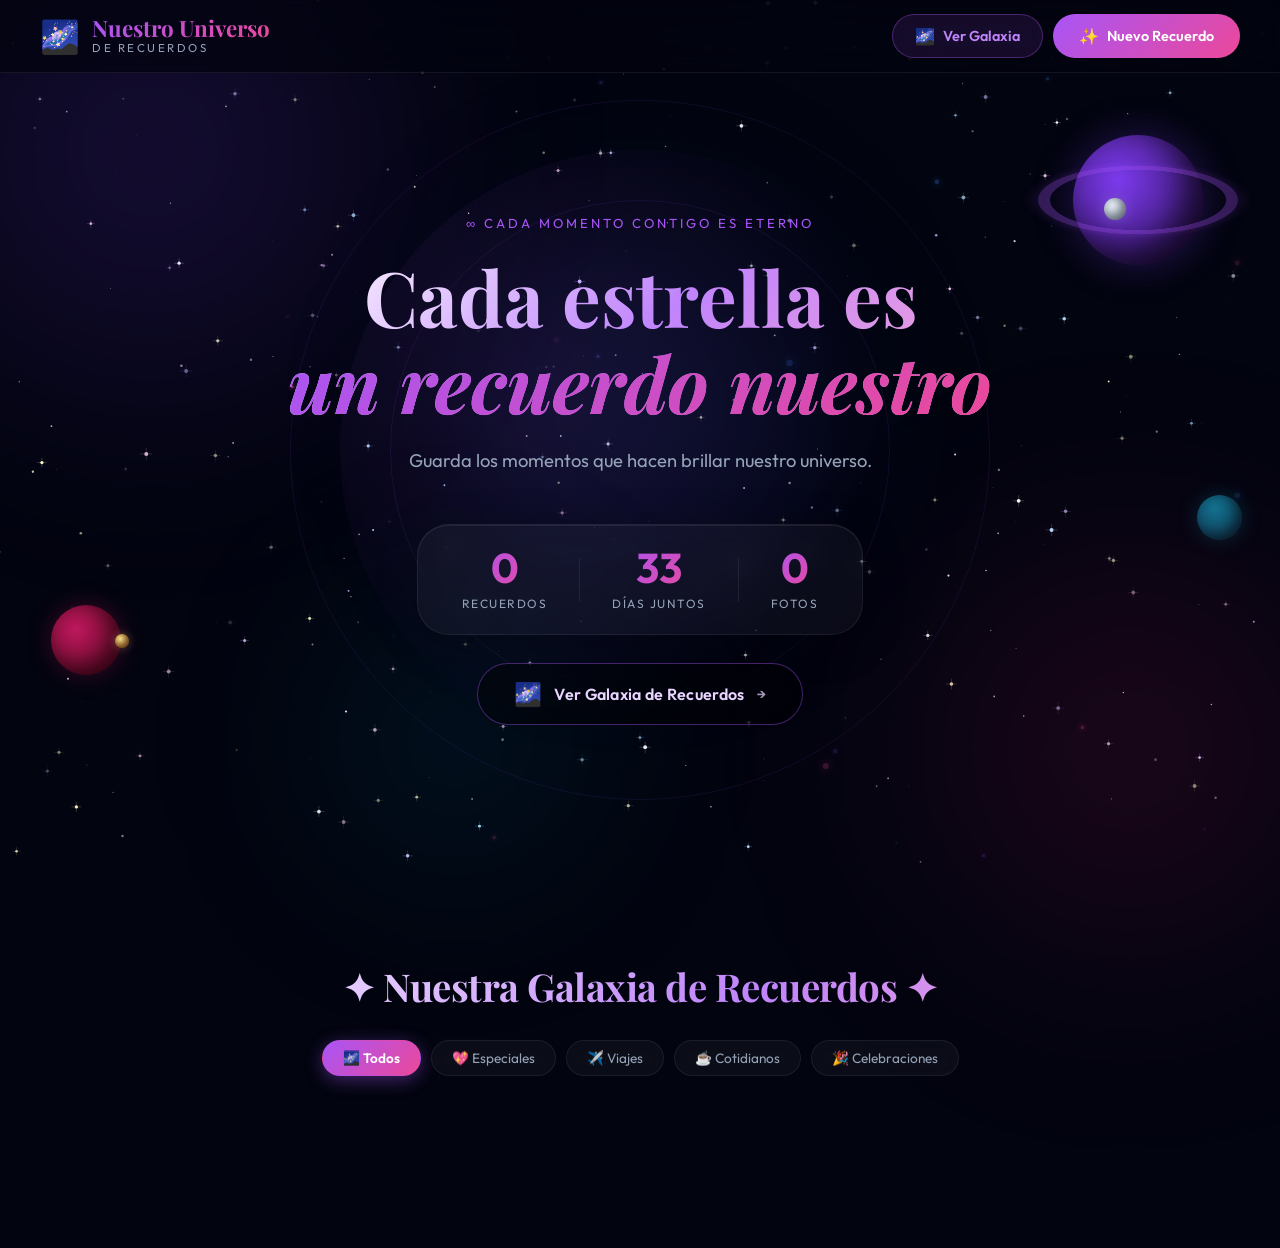
==== commit 003fcb99: "Update index.html" ====
--- a/index.html
+++ b/index.html
@@ -12,10 +12,8 @@
 </head>
 <body>
 
-  <!-- ===== CANVAS UNIVERSO ===== -->
   <canvas id="universo-canvas"></canvas>
 
-  <!-- ===== PLANETAS DECORATIVOS ===== -->
   <div class="planeta planeta-1" aria-hidden="true">
     <div class="planeta-anillo"></div>
   </div>
@@ -25,13 +23,11 @@
   <div class="luna luna-2" aria-hidden="true"></div>
   <div class="cometa" id="cometa" aria-hidden="true"><div class="cometa-cola"></div></div>
 
-  <!-- ===== NEBULA OVERLAYS ===== -->
   <div class="nebula nebula-1" aria-hidden="true"></div>
   <div class="nebula nebula-2" aria-hidden="true"></div>
   <div class="nebula nebula-3" aria-hidden="true"></div>
   <div class="nebula nebula-4" aria-hidden="true"></div>
 
-  <!-- ===== HEADER ===== -->
   <header class="header">
     <div class="header-content">
       <div class="logo">
@@ -54,7 +50,6 @@
     </div>
   </header>
 
-  <!-- ===== HERO ===== -->
   <section class="hero" id="hero">
     <div class="hero-content">
       <p class="hero-eyebrow">∞ Cada momento contigo es eterno</p>
@@ -70,7 +65,7 @@
         </div>
         <div class="stat-divider"></div>
         <div class="stat">
-          <span class="stat-num" id="dias-juntos">0</span>
+          <span class="stat-num" id="dias-juntos">33</span>
           <span class="stat-label">Días juntos</span>
         </div>
         <div class="stat-divider"></div>
@@ -91,7 +86,6 @@
     <div class="hero-ring hero-ring-2"></div>
   </section>
 
-  <!-- ===== GALERIA ===== -->
   <main class="galeria-container" id="galeria-container">
     <div class="galeria-header">
       <h2 class="galeria-titulo">✦ Nuestra Galaxia de Recuerdos ✦</h2>
@@ -115,8 +109,6 @@
       </button>
     </div>
   </main>
-
-  <!-- ===== MODAL AÑADIR ===== -->
   <div class="modal-overlay" id="modal-overlay" role="dialog" aria-modal="true" aria-labelledby="modal-titulo-h">
     <div class="modal" id="modal">
       <button class="modal-close" id="modal-close" aria-label="Cerrar modal">&times;</button>
@@ -128,7 +120,6 @@
 
       <form id="form-recuerdo" novalidate>
 
-        <!-- IMAGEN -->
         <div class="form-group">
           <label>Foto del Recuerdo</label>
           <div class="upload-zone" id="upload-zone" tabindex="0" role="button" aria-label="Subir imagen">
@@ -212,12 +203,10 @@
     </div>
   </div>
 
-  <!-- ===== MODAL VER RECUERDO ===== -->
   <div class="modal-overlay" id="modal-ver-overlay" role="dialog" aria-modal="true" aria-labelledby="ver-titulo">
     <div class="modal modal-ver" id="modal-ver">
       <button class="modal-close" id="modal-ver-close" aria-label="Cerrar">&times;</button>
 
-      <!-- Foto si existe -->
       <div class="ver-foto-wrap" id="ver-foto-wrap" style="display:none;">
         <img id="ver-foto" src="" alt="Foto del recuerdo" class="ver-foto" />
         <div class="ver-foto-overlay"></div>
@@ -238,16 +227,13 @@
     </div>
   </div>
 
-  <!-- ===== LIGHTBOX ===== -->
   <div class="lightbox" id="lightbox" role="dialog" aria-modal="true" aria-label="Imagen ampliada">
     <button class="lightbox-close" id="lightbox-close" aria-label="Cerrar imagen">&times;</button>
     <img id="lightbox-img" src="" alt="Foto ampliada" />
   </div>
 
-  <!-- ===== TOAST ===== -->
   <div class="toast" id="toast" role="alert" aria-live="polite"></div>
 
-  <!-- ===== FIREBASE & SCRIPTS ===== -->
   <script src="https://www.gstatic.com/firebasejs/8.10.1/firebase-app.js"></script>
   <script src="https://www.gstatic.com/firebasejs/8.10.1/firebase-database.js"></script>
   <script src="db.js"></script>
